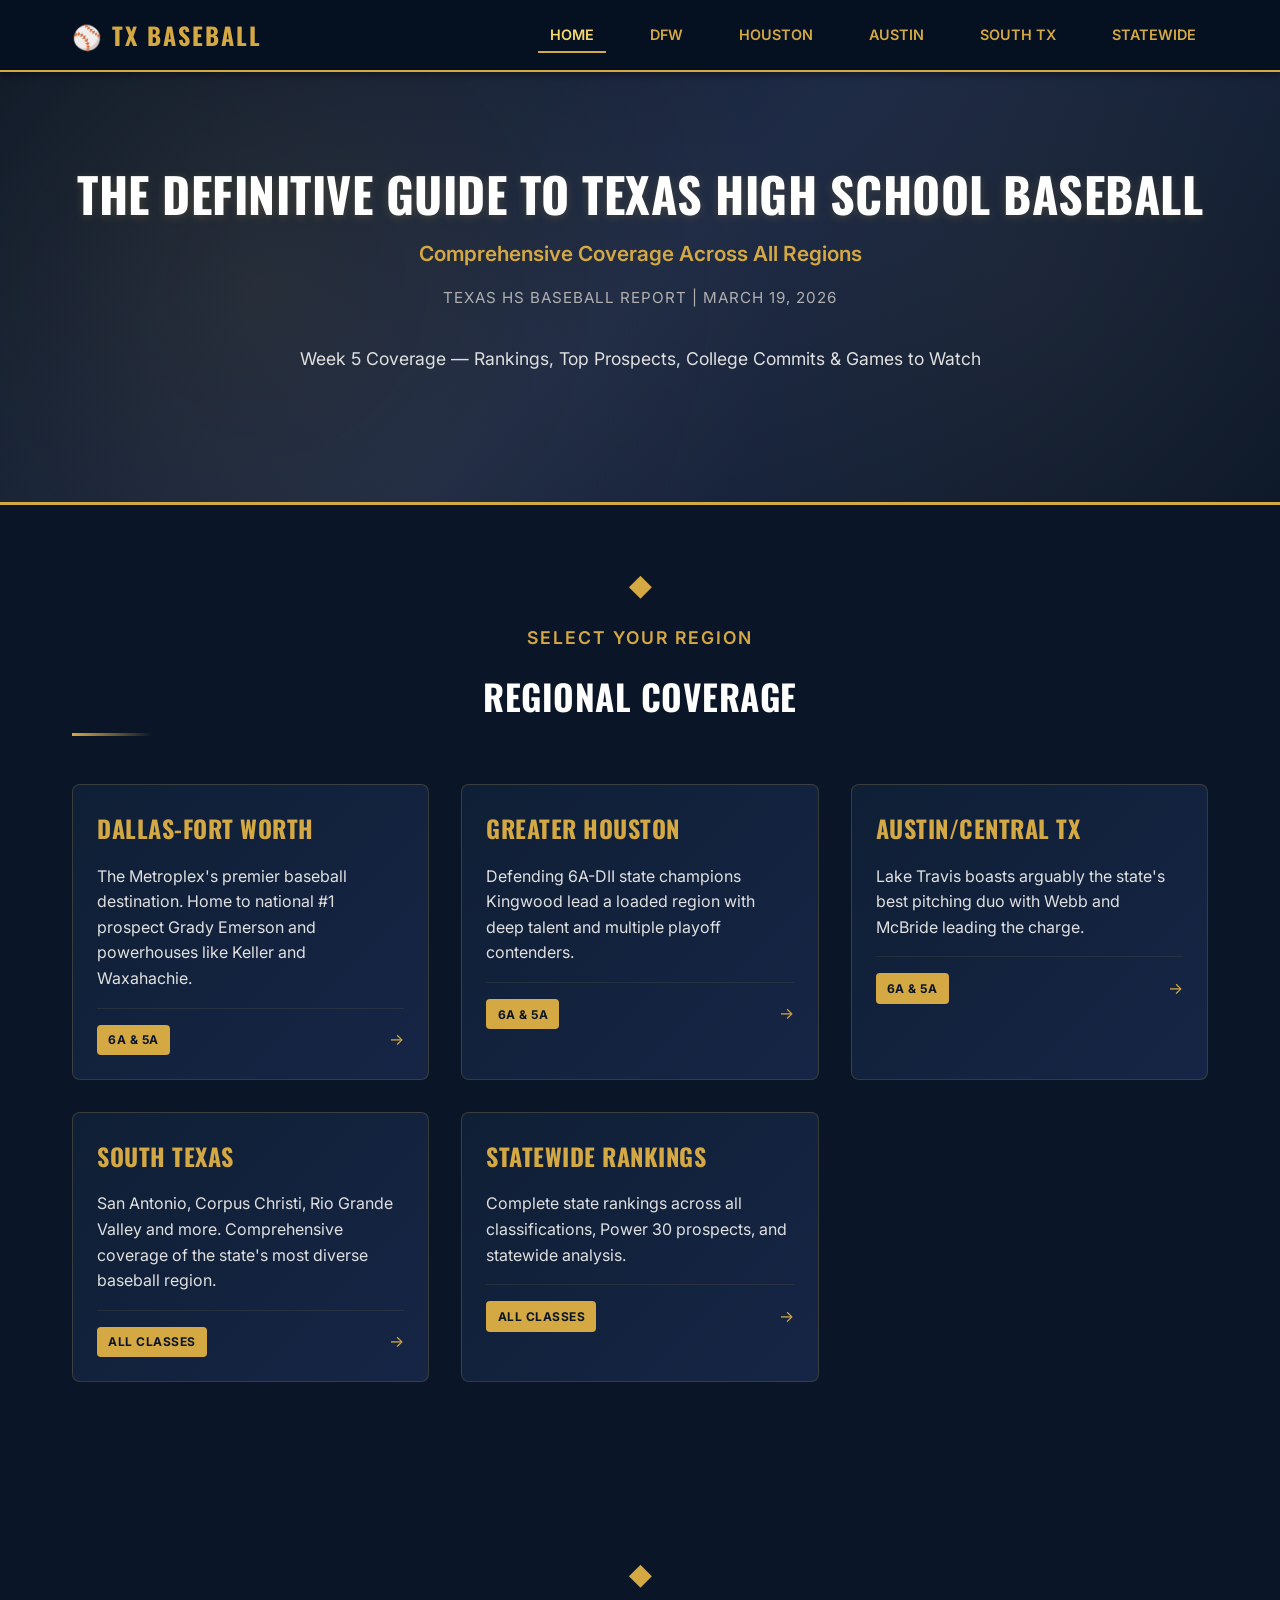
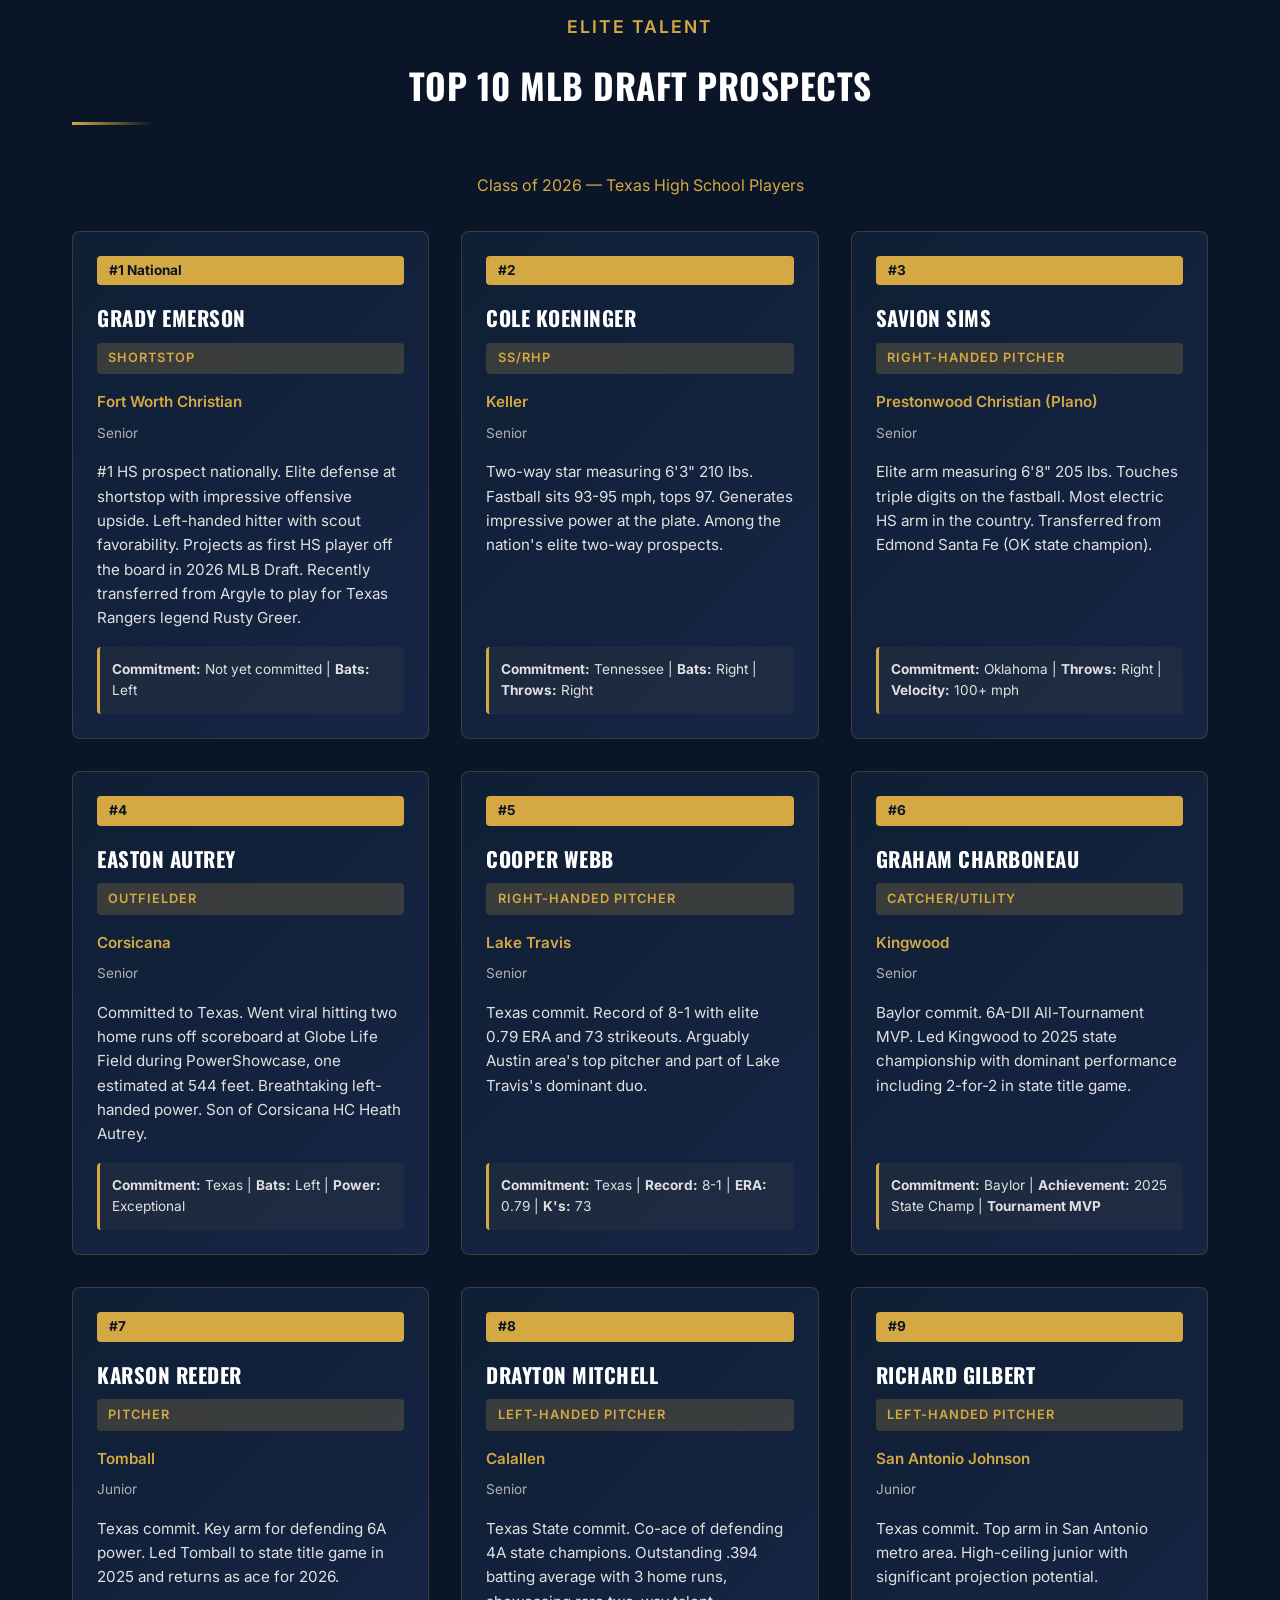
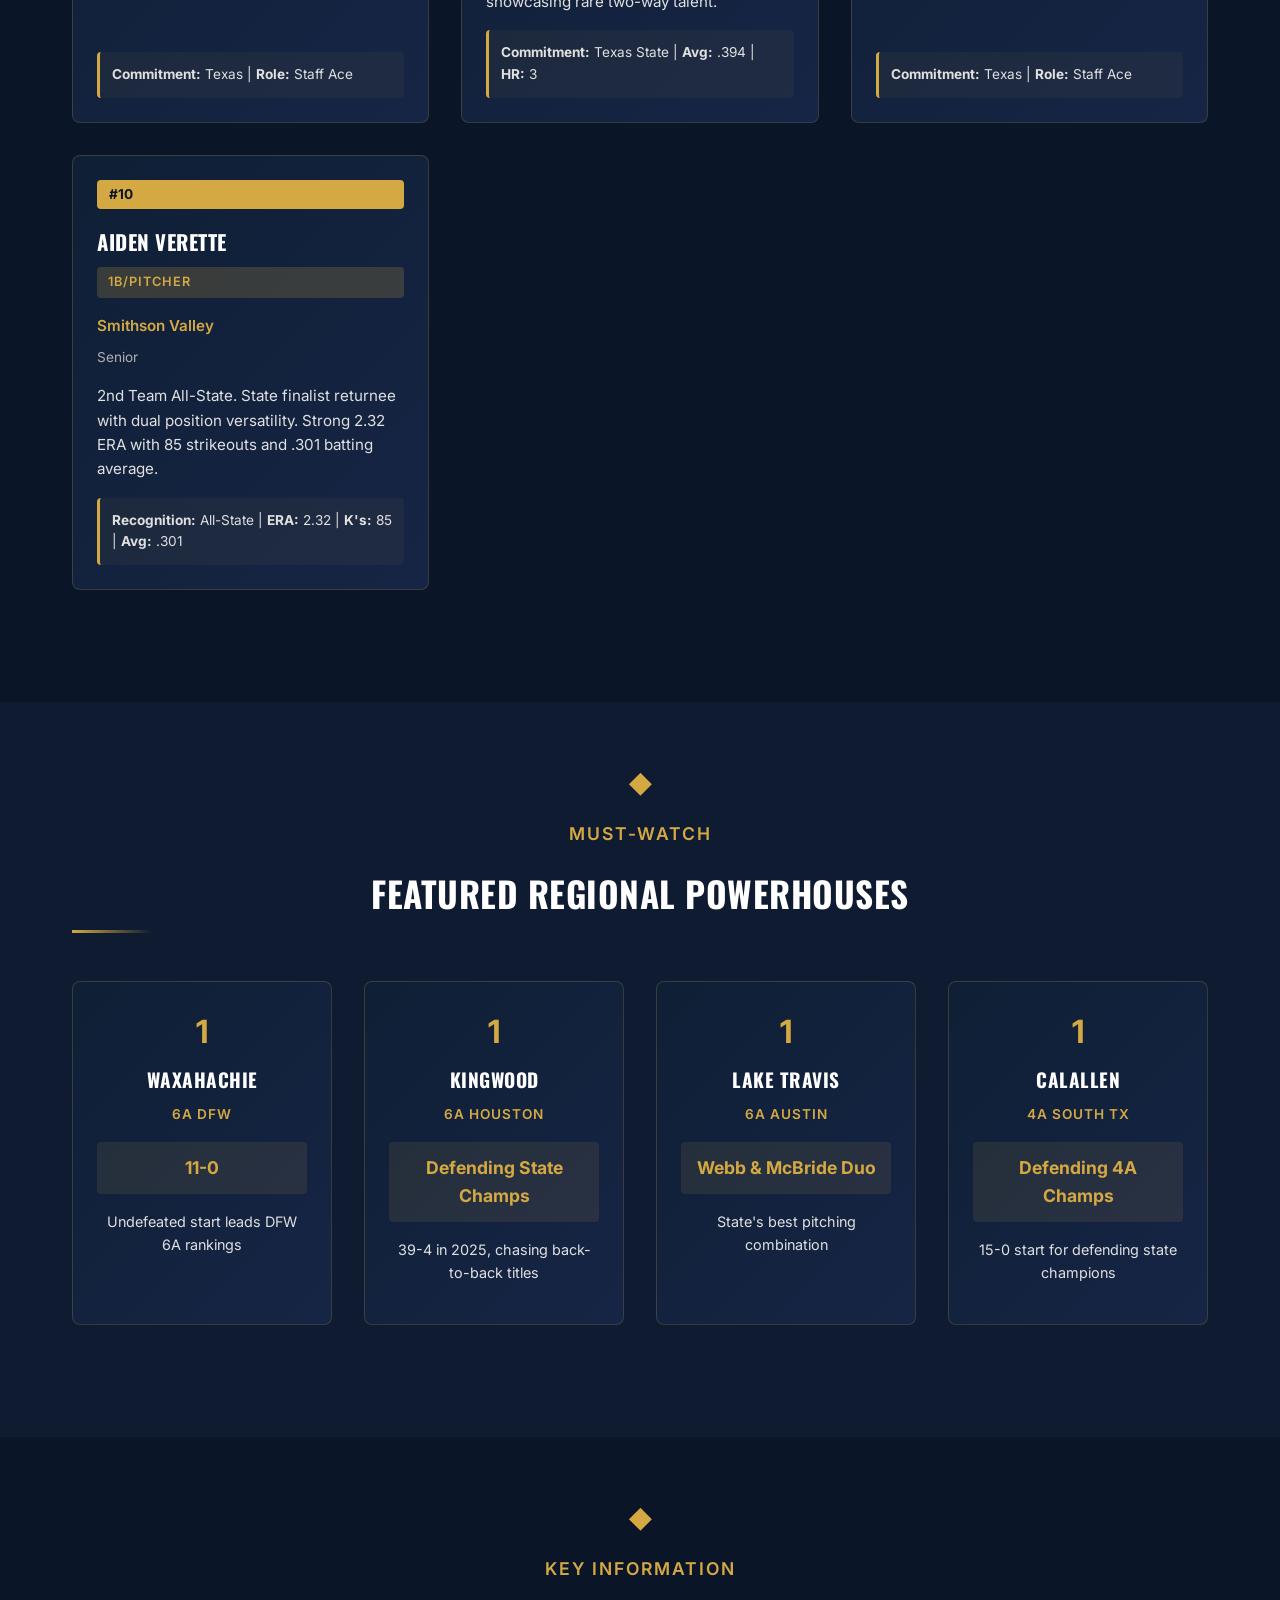
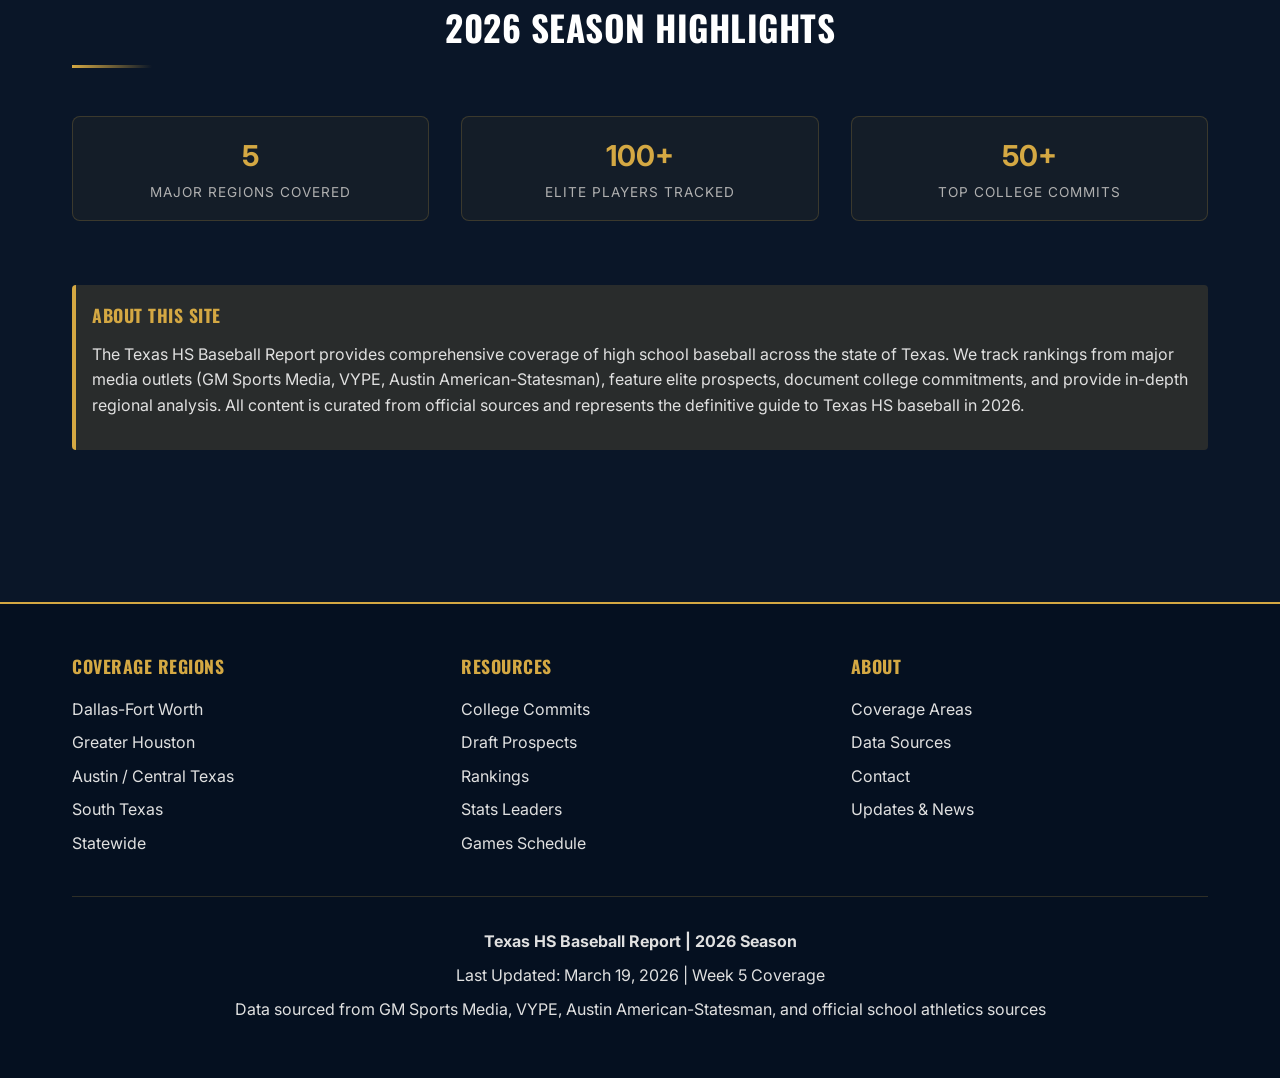
==== index.html @ 77ce6419 "Add index.html" ====
<!DOCTYPE html>
<html lang="en">
<head>
  <meta charset="UTF-8">
  <meta name="viewport" content="width=device-width, initial-scale=1.0">
  <title>Texas HS Baseball Report | 2026 Season - Week 5</title>
  <link rel="stylesheet" href="styles.css">
</head>
<body>
  <!-- NAVIGATION -->
  <nav>
    <div class="container">
      <div class="logo">⚾ TX Baseball</div>
      <ul class="nav-links">
        <li><a href="index.html" class="active">Home</a></li>
        <li><a href="dfw.html">DFW</a></li>
        <li><a href="houston.html">Houston</a></li>
        <li><a href="austin.html">Austin</a></li>
        <li><a href="south-texas.html">South TX</a></li>
        <li><a href="statewide.html">Statewide</a></li>
      </ul>
    </div>
  </nav>

  <!-- HERO SECTION -->
  <section class="hero">
    <div class="hero-content">
      <h1>The Definitive Guide to Texas High School Baseball</h1>
      <p class="hero-subtitle">Comprehensive Coverage Across All Regions</p>
      <p class="hero-meta">Texas HS Baseball Report | March 19, 2026</p>
      <p class="hero-description">Week 5 Coverage — Rankings, Top Prospects, College Commits & Games to Watch</p>
    </div>
  </section>

  <!-- REGION NAVIGATION -->
  <section class="section">
    <div class="container">
      <div class="section-header">
        <p>Select Your Region</p>
        <h2>Regional Coverage</h2>
      </div>
      <div class="grid grid-3">
        <a href="dfw.html" class="card" style="text-decoration: none; color: inherit;">
          <div class="card-header">
            <h3 style="color: #d4a843; margin: 0;">Dallas-Fort Worth</h3>
          </div>
          <div class="card-body">
            <p>The Metroplex's premier baseball destination. Home to national #1 prospect Grady Emerson and powerhouses like Keller and Waxahachie.</p>
          </div>
          <div class="card-footer">
            <span class="badge badge-primary">6A & 5A</span>
            <span style="color: #d4a843;">→</span>
          </div>
        </a>

        <a href="houston.html" class="card" style="text-decoration: none; color: inherit;">
          <div class="card-header">
            <h3 style="color: #d4a843; margin: 0;">Greater Houston</h3>
          </div>
          <div class="card-body">
            <p>Defending 6A-DII state champions Kingwood lead a loaded region with deep talent and multiple playoff contenders.</p>
          </div>
          <div class="card-footer">
            <span class="badge badge-primary">6A & 5A</span>
            <span style="color: #d4a843;">→</span>
          </div>
        </a>

        <a href="austin.html" class="card" style="text-decoration: none; color: inherit;">
          <div class="card-header">
            <h3 style="color: #d4a843; margin: 0;">Austin/Central TX</h3>
          </div>
          <div class="card-body">
            <p>Lake Travis boasts arguably the state's best pitching duo with Webb and McBride leading the charge.</p>
          </div>
          <div class="card-footer">
            <span class="badge badge-primary">6A & 5A</span>
            <span style="color: #d4a843;">→</span>
          </div>
        </a>

        <a href="south-texas.html" class="card" style="text-decoration: none; color: inherit;">
          <div class="card-header">
            <h3 style="color: #d4a843; margin: 0;">South Texas</h3>
          </div>
          <div class="card-body">
            <p>San Antonio, Corpus Christi, Rio Grande Valley and more. Comprehensive coverage of the state's most diverse baseball region.</p>
          </div>
          <div class="card-footer">
            <span class="badge badge-primary">All Classes</span>
            <span style="color: #d4a843;">→</span>
          </div>
        </a>

        <a href="statewide.html" class="card" style="text-decoration: none; color: inherit;">
          <div class="card-header">
            <h3 style="color: #d4a843; margin: 0;">Statewide Rankings</h3>
          </div>
          <div class="card-body">
            <p>Complete state rankings across all classifications, Power 30 prospects, and statewide analysis.</p>
          </div>
          <div class="card-footer">
            <span class="badge badge-primary">All Classes</span>
            <span style="color: #d4a843;">→</span>
          </div>
        </a>
      </div>
    </div>
  </section>

  <!-- TOP MLB DRAFT PROSPECTS -->
  <section class="section">
    <div class="container">
      <div class="section-header">
        <p>Elite Talent</p>
        <h2>Top 10 MLB Draft Prospects</h2>
      </div>
      <p style="text-align: center; margin-bottom: 2rem; color: #d4a843;">Class of 2026 — Texas High School Players</p>

      <div class="grid grid-2">
        <!-- #1 Grady Emerson -->
        <div class="player-card">
          <span class="player-rank">#1 National</span>
          <h3 class="player-name">Grady Emerson</h3>
          <span class="player-position">Shortstop</span>
          <p class="player-school">Fort Worth Christian</p>
          <p class="player-year">Senior</p>
          <p class="player-description">#1 HS prospect nationally. Elite defense at shortstop with impressive offensive upside. Left-handed hitter with scout favorability. Projects as first HS player off the board in 2026 MLB Draft. Recently transferred from Argyle to play for Texas Rangers legend Rusty Greer.</p>
          <div class="player-stats">
            <strong>Commitment:</strong> Not yet committed | <strong>Bats:</strong> Left
          </div>
        </div>

        <!-- #2 Cole Koeninger -->
        <div class="player-card">
          <span class="player-rank">#2</span>
          <h3 class="player-name">Cole Koeninger</h3>
          <span class="player-position">SS/RHP</span>
          <p class="player-school">Keller</p>
          <p class="player-year">Senior</p>
          <p class="player-description">Two-way star measuring 6'3" 210 lbs. Fastball sits 93-95 mph, tops 97. Generates impressive power at the plate. Among the nation's elite two-way prospects.</p>
          <div class="player-stats">
            <strong>Commitment:</strong> Tennessee | <strong>Bats:</strong> Right | <strong>Throws:</strong> Right
          </div>
        </div>

        <!-- #3 Savion Sims -->
        <div class="player-card">
          <span class="player-rank">#3</span>
          <h3 class="player-name">Savion Sims</h3>
          <span class="player-position">Right-Handed Pitcher</span>
          <p class="player-school">Prestonwood Christian (Plano)</p>
          <p class="player-year">Senior</p>
          <p class="player-description">Elite arm measuring 6'8" 205 lbs. Touches triple digits on the fastball. Most electric HS arm in the country. Transferred from Edmond Santa Fe (OK state champion).</p>
          <div class="player-stats">
            <strong>Commitment:</strong> Oklahoma | <strong>Throws:</strong> Right | <strong>Velocity:</strong> 100+ mph
          </div>
        </div>

        <!-- #4 Easton Autrey -->
        <div class="player-card">
          <span class="player-rank">#4</span>
          <h3 class="player-name">Easton Autrey</h3>
          <span class="player-position">Outfielder</span>
          <p class="player-school">Corsicana</p>
          <p class="player-year">Senior</p>
          <p class="player-description">Committed to Texas. Went viral hitting two home runs off scoreboard at Globe Life Field during PowerShowcase, one estimated at 544 feet. Breathtaking left-handed power. Son of Corsicana HC Heath Autrey.</p>
          <div class="player-stats">
            <strong>Commitment:</strong> Texas | <strong>Bats:</strong> Left | <strong>Power:</strong> Exceptional
          </div>
        </div>

        <!-- #5 Cooper Webb -->
        <div class="player-card">
          <span class="player-rank">#5</span>
          <h3 class="player-name">Cooper Webb</h3>
          <span class="player-position">Right-Handed Pitcher</span>
          <p class="player-school">Lake Travis</p>
          <p class="player-year">Senior</p>
          <p class="player-description">Texas commit. Record of 8-1 with elite 0.79 ERA and 73 strikeouts. Arguably Austin area's top pitcher and part of Lake Travis's dominant duo.</p>
          <div class="player-stats">
            <strong>Commitment:</strong> Texas | <strong>Record:</strong> 8-1 | <strong>ERA:</strong> 0.79 | <strong>K's:</strong> 73
          </div>
        </div>

        <!-- #6 Graham Charboneau -->
        <div class="player-card">
          <span class="player-rank">#6</span>
          <h3 class="player-name">Graham Charboneau</h3>
          <span class="player-position">Catcher/Utility</span>
          <p class="player-school">Kingwood</p>
          <p class="player-year">Senior</p>
          <p class="player-description">Baylor commit. 6A-DII All-Tournament MVP. Led Kingwood to 2025 state championship with dominant performance including 2-for-2 in state title game.</p>
          <div class="player-stats">
            <strong>Commitment:</strong> Baylor | <strong>Achievement:</strong> 2025 State Champ | <strong>Tournament MVP</strong>
          </div>
        </div>

        <!-- #7 Karson Reeder -->
        <div class="player-card">
          <span class="player-rank">#7</span>
          <h3 class="player-name">Karson Reeder</h3>
          <span class="player-position">Pitcher</span>
          <p class="player-school">Tomball</p>
          <p class="player-year">Junior</p>
          <p class="player-description">Texas commit. Key arm for defending 6A power. Led Tomball to state title game in 2025 and returns as ace for 2026.</p>
          <div class="player-stats">
            <strong>Commitment:</strong> Texas | <strong>Role:</strong> Staff Ace
          </div>
        </div>

        <!-- #8 Drayton Mitchell -->
        <div class="player-card">
          <span class="player-rank">#8</span>
          <h3 class="player-name">Drayton Mitchell</h3>
          <span class="player-position">Left-Handed Pitcher</span>
          <p class="player-school">Calallen</p>
          <p class="player-year">Senior</p>
          <p class="player-description">Texas State commit. Co-ace of defending 4A state champions. Outstanding .394 batting average with 3 home runs, showcasing rare two-way talent.</p>
          <div class="player-stats">
            <strong>Commitment:</strong> Texas State | <strong>Avg:</strong> .394 | <strong>HR:</strong> 3
          </div>
        </div>

        <!-- #9 Richard Gilbert -->
        <div class="player-card">
          <span class="player-rank">#9</span>
          <h3 class="player-name">Richard Gilbert</h3>
          <span class="player-position">Left-Handed Pitcher</span>
          <p class="player-school">San Antonio Johnson</p>
          <p class="player-year">Junior</p>
          <p class="player-description">Texas commit. Top arm in San Antonio metro area. High-ceiling junior with significant projection potential.</p>
          <div class="player-stats">
            <strong>Commitment:</strong> Texas | <strong>Role:</strong> Staff Ace
          </div>
        </div>

        <!-- #10 Aiden Verette -->
        <div class="player-card">
          <span class="player-rank">#10</span>
          <h3 class="player-name">Aiden Verette</h3>
          <span class="player-position">1B/Pitcher</span>
          <p class="player-school">Smithson Valley</p>
          <p class="player-year">Senior</p>
          <p class="player-description">2nd Team All-State. State finalist returnee with dual position versatility. Strong 2.32 ERA with 85 strikeouts and .301 batting average.</p>
          <div class="player-stats">
            <strong>Recognition:</strong> All-State | <strong>ERA:</strong> 2.32 | <strong>K's:</strong> 85 | <strong>Avg:</strong> .301
          </div>
        </div>
      </div>
    </div>
  </section>

  <!-- FEATURED MATCHUPS -->
  <section class="section" style="background: rgba(26, 40, 69, 0.3);">
    <div class="container">
      <div class="section-header">
        <p>Must-Watch</p>
        <h2>Featured Regional Powerhouses</h2>
      </div>

      <div class="grid grid-4">
        <div class="team-card">
          <div class="team-rank">1</div>
          <h4 class="team-name">Waxahachie</h4>
          <p class="team-classification">6A DFW</p>
          <div class="team-record">11-0</div>
          <p style="font-size: 0.9rem;">Undefeated start leads DFW 6A rankings</p>
        </div>

        <div class="team-card">
          <div class="team-rank">1</div>
          <h4 class="team-name">Kingwood</h4>
          <p class="team-classification">6A Houston</p>
          <div class="team-record">Defending State Champs</div>
          <p style="font-size: 0.9rem;">39-4 in 2025, chasing back-to-back titles</p>
        </div>

        <div class="team-card">
          <div class="team-rank">1</div>
          <h4 class="team-name">Lake Travis</h4>
          <p class="team-classification">6A Austin</p>
          <div class="team-record">Webb & McBride Duo</div>
          <p style="font-size: 0.9rem;">State's best pitching combination</p>
        </div>

        <div class="team-card">
          <div class="team-rank">1</div>
          <h4 class="team-name">Calallen</h4>
          <p class="team-classification">4A South TX</p>
          <div class="team-record">Defending 4A Champs</div>
          <p style="font-size: 0.9rem;">15-0 start for defending state champions</p>
        </div>
      </div>
    </div>
  </section>

  <!-- QUICK FACTS -->
  <section class="section">
    <div class="container">
      <div class="section-header">
        <p>Key Information</p>
        <h2>2026 Season Highlights</h2>
      </div>

      <div class="grid grid-3">
        <div class="stat-box">
          <span class="stat-value">5</span>
          <span class="stat-label">Major Regions Covered</span>
        </div>

        <div class="stat-box">
          <span class="stat-value">100+</span>
          <span class="stat-label">Elite Players Tracked</span>
        </div>

        <div class="stat-box">
          <span class="stat-value">50+</span>
          <span class="stat-label">Top College Commits</span>
        </div>
      </div>

      <div class="highlight">
        <h4 style="color: #d4a843; margin-top: 0;">About This Site</h4>
        <p>The Texas HS Baseball Report provides comprehensive coverage of high school baseball across the state of Texas. We track rankings from major media outlets (GM Sports Media, VYPE, Austin American-Statesman), feature elite prospects, document college commitments, and provide in-depth regional analysis. All content is curated from official sources and represents the definitive guide to Texas HS baseball in 2026.</p>
      </div>
    </div>
  </section>

  <!-- FOOTER -->
  <footer>
    <div class="container">
      <div class="footer-content">
        <div class="footer-section">
          <h4>Coverage Regions</h4>
          <ul>
            <li><a href="dfw.html">Dallas-Fort Worth</a></li>
            <li><a href="houston.html">Greater Houston</a></li>
            <li><a href="austin.html">Austin / Central Texas</a></li>
            <li><a href="south-texas.html">South Texas</a></li>
            <li><a href="statewide.html">Statewide</a></li>
          </ul>
        </div>
        <div class="footer-section">
          <h4>Resources</h4>
          <ul>
            <li><a href="#">College Commits</a></li>
            <li><a href="#">Draft Prospects</a></li>
            <li><a href="#">Rankings</a></li>
            <li><a href="#">Stats Leaders</a></li>
            <li><a href="#">Games Schedule</a></li>
          </ul>
        </div>
        <div class="footer-section">
          <h4>About</h4>
          <ul>
            <li><a href="#">Coverage Areas</a></li>
            <li><a href="#">Data Sources</a></li>
            <li><a href="#">Contact</a></li>
            <li><a href="#">Updates & News</a></li>
          </ul>
        </div>
      </div>
      <div class="footer-bottom">
        <p><strong>Texas HS Baseball Report | 2026 Season</strong></p>
        <p>Last Updated: March 19, 2026 | Week 5 Coverage</p>
        <p>Data sourced from GM Sports Media, VYPE, Austin American-Statesman, and official school athletics sources</p>
      </div>
    </div>
  </footer>

  <script>
    // Set active nav link
    document.querySelectorAll('.nav-links a').forEach(link => {
      if (link.href === window.location.href) {
        link.classList.add('active');
      }
    });
  </script>
</body>
</html>
---- styles.css ----
/* =============================================
   TEXAS HS BASEBALL 2026 - STYLES
   ============================================= */

@import url('https://fonts.googleapis.com/css2?family=Oswald:wght@400;500;700&family=Inter:wght@300;400;500;600;700&display=swap');

/* RESET & BASE STYLES */
* {
  margin: 0;
  padding: 0;
  box-sizing: border-box;
}

html {
  scroll-behavior: smooth;
}

body {
  font-family: 'Inter', sans-serif;
  background-color: #0a1628;
  color: #ffffff;
  line-height: 1.6;
}

/* =============================================
   TYPOGRAPHY
   ============================================= */

h1, h2, h3, h4, h5, h6 {
  font-family: 'Oswald', sans-serif;
  font-weight: 700;
  text-transform: uppercase;
  letter-spacing: 0.5px;
}

h1 {
  font-size: 3rem;
  line-height: 1.1;
  margin-bottom: 0.5rem;
}

h2 {
  font-size: 2.2rem;
  margin-bottom: 1.5rem;
  position: relative;
  padding-bottom: 0.75rem;
}

h2::after {
  content: '';
  position: absolute;
  bottom: 0;
  left: 0;
  width: 80px;
  height: 3px;
  background: linear-gradient(90deg, #d4a843, transparent);
}

h3 {
  font-size: 1.5rem;
  margin-bottom: 1rem;
}

h4 {
  font-size: 1.1rem;
  margin-bottom: 0.75rem;
}

p {
  font-size: 1rem;
  margin-bottom: 1rem;
  color: #e0e0e0;
}

a {
  color: #d4a843;
  text-decoration: none;
  transition: color 0.3s ease, text-shadow 0.3s ease;
}

a:hover {
  color: #f5d76e;
  text-shadow: 0 0 10px rgba(212, 168, 67, 0.3);
}

/* =============================================
   NAVIGATION
   ============================================= */

nav {
  background-color: #051020;
  padding: 1rem 0;
  position: sticky;
  top: 0;
  z-index: 1000;
  border-bottom: 2px solid #d4a843;
  box-shadow: 0 4px 6px rgba(0, 0, 0, 0.3);
}

nav .container {
  max-width: 1200px;
  margin: 0 auto;
  padding: 0 2rem;
  display: flex;
  justify-content: space-between;
  align-items: center;
}

.logo {
  font-family: 'Oswald', sans-serif;
  font-size: 1.5rem;
  font-weight: 700;
  color: #d4a843;
  text-transform: uppercase;
  letter-spacing: 2px;
}

.nav-links {
  display: flex;
  list-style: none;
  gap: 2rem;
  flex-wrap: wrap;
}

.nav-links a {
  font-size: 0.9rem;
  font-weight: 600;
  text-transform: uppercase;
  padding: 0.5rem 0.75rem;
  border-bottom: 2px solid transparent;
  transition: all 0.3s ease;
}

.nav-links a:hover,
.nav-links a.active {
  border-bottom-color: #d4a843;
  color: #f5d76e;
}

.nav-toggle {
  display: none;
  background: none;
  border: none;
  color: #d4a843;
  font-size: 1.5rem;
  cursor: pointer;
}

/* =============================================
   LAYOUT
   ============================================= */

.container {
  max-width: 1200px;
  margin: 0 auto;
  padding: 0 2rem;
}

.section {
  padding: 4rem 0;
}

.section-header {
  text-align: center;
  margin-bottom: 3rem;
}

.section-header p {
  font-size: 1.1rem;
  color: #d4a843;
  text-transform: uppercase;
  letter-spacing: 2px;
  font-weight: 600;
}

/* =============================================
   HERO SECTION
   ============================================= */

.hero {
  background: linear-gradient(135deg, #0a1628 0%, #1a2845 50%, #0a1628 100%);
  padding: 6rem 2rem;
  position: relative;
  overflow: hidden;
  text-align: center;
  border-bottom: 3px solid #d4a843;
}

.hero::before {
  content: '';
  position: absolute;
  top: 0;
  left: 0;
  right: 0;
  bottom: 0;
  background:
    radial-gradient(circle at 20% 50%, rgba(212, 168, 67, 0.1) 0%, transparent 50%),
    radial-gradient(circle at 80% 50%, rgba(212, 168, 67, 0.05) 0%, transparent 50%);
  pointer-events: none;
}

.hero-content {
  position: relative;
  z-index: 2;
}

.hero h1 {
  margin-bottom: 1rem;
  color: #ffffff;
  text-shadow: 0 2px 10px rgba(212, 168, 67, 0.2);
}

.hero-subtitle {
  font-size: 1.3rem;
  color: #d4a843;
  margin-bottom: 1rem;
  font-weight: 600;
}

.hero-meta {
  font-size: 0.95rem;
  color: #b0b0b0;
  text-transform: uppercase;
  letter-spacing: 1px;
  margin-bottom: 2rem;
}

.hero-description {
  font-size: 1.1rem;
  color: #e0e0e0;
  max-width: 800px;
  margin: 0 auto 2rem;
  line-height: 1.8;
}

/* =============================================
   CARDS
   ============================================= */

.card {
  background: linear-gradient(135deg, #0f1f35 0%, #162545 100%);
  border: 1px solid rgba(212, 168, 67, 0.2);
  border-radius: 8px;
  padding: 1.5rem;
  transition: all 0.3s ease;
  position: relative;
}

.card:hover {
  border-color: #d4a843;
  transform: translateY(-5px);
  box-shadow: 0 10px 30px rgba(212, 168, 67, 0.15);
}

.card-header {
  margin-bottom: 1rem;
}

.card-body {
  flex-grow: 1;
}

.card-footer {
  margin-top: 1rem;
  padding-top: 1rem;
  border-top: 1px solid rgba(212, 168, 67, 0.1);
  display: flex;
  justify-content: space-between;
  align-items: center;
}

/* PLAYER CARDS */

.player-card {
  background: linear-gradient(135deg, #0f1f35 0%, #162545 100%);
  border: 1px solid rgba(212, 168, 67, 0.2);
  border-radius: 8px;
  padding: 1.5rem;
  transition: all 0.3s ease;
  display: flex;
  flex-direction: column;
  height: 100%;
}

.player-card:hover {
  border-color: #d4a843;
  transform: translateY(-5px);
  box-shadow: 0 10px 30px rgba(212, 168, 67, 0.15);
}

.player-rank {
  display: inline-block;
  background: #d4a843;
  color: #0a1628;
  padding: 0.25rem 0.75rem;
  border-radius: 4px;
  font-weight: 700;
  font-size: 0.85rem;
  margin-bottom: 1rem;
}

.player-name {
  font-size: 1.3rem;
  font-weight: 700;
  margin-bottom: 0.5rem;
  color: #ffffff;
}

.player-position {
  display: inline-block;
  background: rgba(212, 168, 67, 0.2);
  color: #d4a843;
  padding: 0.35rem 0.7rem;
  border-radius: 4px;
  font-size: 0.8rem;
  font-weight: 600;
  margin-bottom: 1rem;
  text-transform: uppercase;
  letter-spacing: 1px;
}

.player-school {
  color: #d4a843;
  font-weight: 600;
  margin-bottom: 0.5rem;
  font-size: 0.95rem;
}

.player-year {
  color: #b0b0b0;
  font-size: 0.85rem;
  margin-bottom: 1rem;
}

.player-description {
  color: #e0e0e0;
  font-size: 0.95rem;
  line-height: 1.6;
  flex-grow: 1;
  margin-bottom: 1rem;
}

.player-stats {
  background: rgba(212, 168, 67, 0.05);
  border-left: 3px solid #d4a843;
  padding: 0.75rem;
  font-size: 0.85rem;
  color: #e0e0e0;
  border-radius: 4px;
}

/* TEAM CARDS */

.team-card {
  background: linear-gradient(135deg, #0f1f35 0%, #162545 100%);
  border: 1px solid rgba(212, 168, 67, 0.2);
  border-radius: 8px;
  padding: 1.5rem;
  transition: all 0.3s ease;
  text-align: center;
}

.team-card:hover {
  border-color: #d4a843;
  transform: translateY(-5px);
  box-shadow: 0 10px 30px rgba(212, 168, 67, 0.15);
}

.team-rank {
  font-size: 2rem;
  font-weight: 700;
  color: #d4a843;
  margin-bottom: 0.5rem;
}

.team-name {
  font-size: 1.2rem;
  font-weight: 700;
  margin-bottom: 0.5rem;
  color: #ffffff;
}

.team-classification {
  color: #d4a843;
  font-size: 0.85rem;
  text-transform: uppercase;
  font-weight: 600;
  margin-bottom: 1rem;
  letter-spacing: 1px;
}

.team-record {
  background: rgba(212, 168, 67, 0.1);
  padding: 0.75rem;
  border-radius: 4px;
  font-size: 1.1rem;
  font-weight: 700;
  color: #d4a843;
  margin-bottom: 1rem;
}

/* MATCHUP CARDS (Games of the Week) */

.matchup-card {
  background: linear-gradient(135deg, #0f1f35 0%, #162545 100%);
  border: 2px solid #d4a843;
  border-radius: 8px;
  padding: 1.5rem;
  text-align: center;
  transition: all 0.3s ease;
}

.matchup-card:hover {
  box-shadow: 0 10px 30px rgba(212, 168, 67, 0.25);
}

.matchup-date {
  color: #d4a843;
  font-size: 0.85rem;
  text-transform: uppercase;
  font-weight: 700;
  margin-bottom: 1rem;
  letter-spacing: 1px;
}

.matchup-teams {
  display: flex;
  align-items: center;
  justify-content: center;
  gap: 1rem;
  margin-bottom: 1rem;
}

.matchup-team {
  flex: 1;
  padding: 1rem;
  background: rgba(212, 168, 67, 0.05);
  border-radius: 4px;
}

.matchup-team-name {
  font-weight: 700;
  font-size: 1rem;
  margin-bottom: 0.25rem;
}

.matchup-team-record {
  font-size: 0.85rem;
  color: #b0b0b0;
}

.matchup-vs {
  color: #d4a843;
  font-weight: 700;
  font-size: 0.9rem;
}

.matchup-time {
  color: #b0b0b0;
  font-size: 0.9rem;
  margin-top: 0.75rem;
}

/* =============================================
   GRIDS
   ============================================= */

.grid {
  display: grid;
  gap: 2rem;
  margin-bottom: 3rem;
}

.grid-2 {
  grid-template-columns: repeat(auto-fit, minmax(300px, 1fr));
}

.grid-3 {
  grid-template-columns: repeat(auto-fit, minmax(280px, 1fr));
}

.grid-4 {
  grid-template-columns: repeat(auto-fit, minmax(250px, 1fr));
}

/* =============================================
   TABLES
   ============================================= */

.table-wrapper {
  overflow-x: auto;
  margin-bottom: 2rem;
  border-radius: 8px;
  border: 1px solid rgba(212, 168, 67, 0.2);
}

table {
  width: 100%;
  border-collapse: collapse;
  background: #0f1f35;
}

th {
  background: linear-gradient(90deg, #162545, #1a2845);
  padding: 1rem;
  text-align: left;
  font-weight: 700;
  color: #d4a843;
  text-transform: uppercase;
  font-size: 0.85rem;
  letter-spacing: 1px;
  border-bottom: 2px solid #d4a843;
}

td {
  padding: 0.75rem 1rem;
  border-bottom: 1px solid rgba(212, 168, 67, 0.1);
  color: #e0e0e0;
}

tr:last-child td {
  border-bottom: none;
}

tbody tr:nth-child(odd) {
  background-color: rgba(26, 40, 69, 0.5);
}

tbody tr:hover {
  background-color: rgba(212, 168, 67, 0.1);
}

/* =============================================
   BADGES & TAGS
   ============================================= */

.badge {
  display: inline-block;
  padding: 0.35rem 0.7rem;
  border-radius: 4px;
  font-size: 0.75rem;
  font-weight: 700;
  text-transform: uppercase;
  letter-spacing: 0.5px;
}

.badge-primary {
  background: #d4a843;
  color: #0a1628;
}

.badge-secondary {
  background: rgba(212, 168, 67, 0.2);
  color: #d4a843;
  border: 1px solid rgba(212, 168, 67, 0.3);
}

.badge-success {
  background: rgba(76, 175, 80, 0.2);
  color: #4caf50;
  border: 1px solid rgba(76, 175, 80, 0.3);
}

/* =============================================
   BUTTONS
   ============================================= */

.btn {
  display: inline-block;
  padding: 0.75rem 1.5rem;
  border: none;
  border-radius: 4px;
  font-family: 'Oswald', sans-serif;
  font-size: 0.9rem;
  font-weight: 600;
  text-transform: uppercase;
  letter-spacing: 1px;
  cursor: pointer;
  transition: all 0.3s ease;
  text-decoration: none;
}

.btn-primary {
  background: #d4a843;
  color: #0a1628;
}

.btn-primary:hover {
  background: #f5d76e;
  transform: translateY(-2px);
  box-shadow: 0 5px 15px rgba(212, 168, 67, 0.3);
}

.btn-secondary {
  background: transparent;
  color: #d4a843;
  border: 2px solid #d4a843;
}

.btn-secondary:hover {
  background: #d4a843;
  color: #0a1628;
}

/* =============================================
   FOOTER
   ============================================= */

footer {
  background: #051020;
  border-top: 2px solid #d4a843;
  padding: 3rem 2rem;
  margin-top: 4rem;
}

footer .container {
  max-width: 1200px;
  margin: 0 auto;
}

.footer-content {
  display: grid;
  grid-template-columns: repeat(auto-fit, minmax(250px, 1fr));
  gap: 2rem;
  margin-bottom: 2rem;
}

.footer-section h4 {
  color: #d4a843;
  margin-bottom: 1rem;
}

.footer-section ul {
  list-style: none;
}

.footer-section li {
  margin-bottom: 0.5rem;
}

.footer-section a {
  color: #e0e0e0;
  transition: color 0.3s ease;
}

.footer-section a:hover {
  color: #d4a843;
}

.footer-bottom {
  border-top: 1px solid rgba(212, 168, 67, 0.2);
  padding-top: 2rem;
  text-align: center;
  color: #b0b0b0;
  font-size: 0.9rem;
}

.footer-bottom p {
  margin-bottom: 0.5rem;
}

/* =============================================
   DIAMOND ACCENT
   ============================================= */

.diamond {
  display: inline-block;
  width: 12px;
  height: 12px;
  background: #d4a843;
  transform: rotate(45deg);
  margin: 0 0.5rem;
}


.section::before {
  content: '◆';
  display: block;
  text-align: center;
  color: #d4a843;
  font-size: 1.5rem;
  margin-bottom: 1rem;
}

/* =============================================
   UTILITIES
   ============================================= */

.text-center {
  text-align: center;
}

.text-gold {
  color: #d4a843;
}

.text-muted {
  color: #b0b0b0;
}

.mt-1 { margin-top: 1rem; }
.mt-2 { margin-top: 2rem; }
.mt-3 { margin-top: 3rem; }

.mb-1 { margin-bottom: 1rem; }
.mb-2 { margin-bottom: 2rem; }
.mb-3 { margin-bottom: 3rem; }

.px-1 { padding-left: 1rem; padding-right: 1rem; }
.px-2 { padding-left: 2rem; padding-right: 2rem; }

.highlight {
  background: rgba(212, 168, 67, 0.15);
  padding: 1rem;
  border-left: 4px solid #d4a843;
  border-radius: 4px;
  margin: 1.5rem 0;
}


.stat-box {
  background: rgba(212, 168, 67, 0.05);
  border: 1px solid rgba(212, 168, 67, 0.2);
  border-radius: 8px;
  padding: 1rem;
  text-align: center;
  margin-bottom: 1rem;
}

.stat-value {
  font-size: 1.8rem;
  font-weight: 700;
  color: #d4a843;
  display: block;
}

.stat-label {
  color: #b0b0b0;
  font-size: 0.85rem;
  text-transform: uppercase;
  letter-spacing: 1px;
  margin-top: 0.5rem;
}

/* =============================================
   RESPONSIVE DESIGN
   ============================================= */

@media (max-width: 768px) {
  h1 {
    font-size: 2rem;
  }

  h2 {
    font-size: 1.5rem;
  }

  h3 {
    font-size: 1.2rem;
  }

  .container {
    padding: 0 1rem;
  }

  nav .container {
    padding: 0 1rem;
  }

  .nav-links {
    gap: 1rem;
  }

  .nav-links a {
    font-size: 0.8rem;
    padding: 0.4rem 0.5rem;
  }

  .nav-toggle {
    display: block;
  }

  .hero {
    padding: 3rem 1rem;
  }

  .hero h1 {
    font-size: 1.8rem;
  }

  .hero-subtitle {
    font-size: 1.1rem;
  }

  .grid {
    gap: 1rem;
  }

  .grid-2,
  .grid-3,
  .grid-4 {
    grid-template-columns: 1fr;
  }

  .matchup-teams {
    flex-direction: column;
  }

  .matchup-team {
    width: 100%;
  }

  .section {
    padding: 2rem 0;
  }

  table {
    font-size: 0.9rem;
  }

  th, td {
    padding: 0.5rem;
  }

  footer .container {
    padding: 0 1rem;
  }

  .footer-content {
    grid-template-columns: 1fr;
  }
}

@media (max-width: 480px) {
  h1 {
    font-size: 1.5rem;
  }

  h2 {
    font-size: 1.2rem;
  }

  h3 {
    font-size: 1rem;
  }

  .hero h1 {
    font-size: 1.5rem;
  }

  .hero-subtitle {
    font-size: 1rem;
  }

  .nav-links {
    gap: 0.5rem;
  }

  .nav-links a {
    font-size: 0.7rem;
    padding: 0.3rem 0.4rem;
  }

  .card {
    padding: 1rem;
  }

  .player-card {
    padding: 1rem;
  }

  .player-name {
    font-size: 1.1rem;
  }

  table {
    font-size: 0.8rem;
  }

  th, td {
    padding: 0.35rem;
  }
}
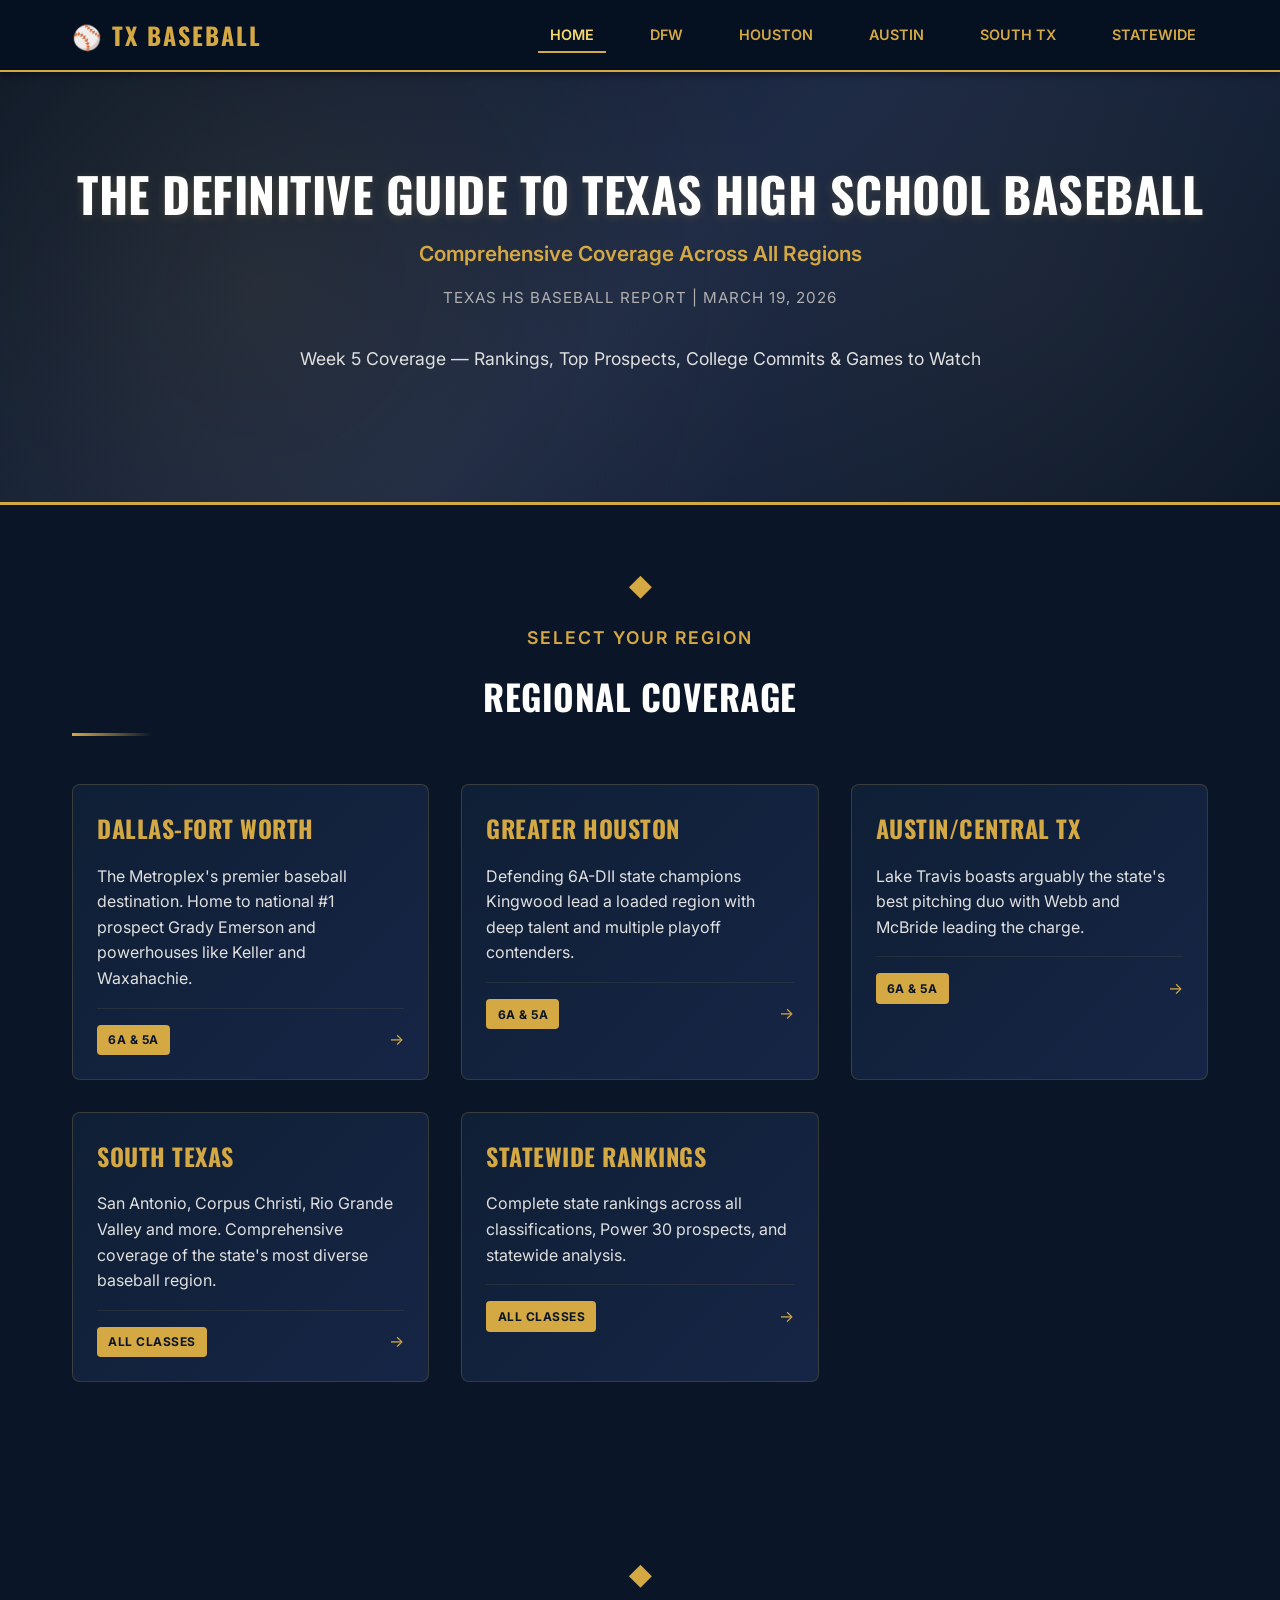
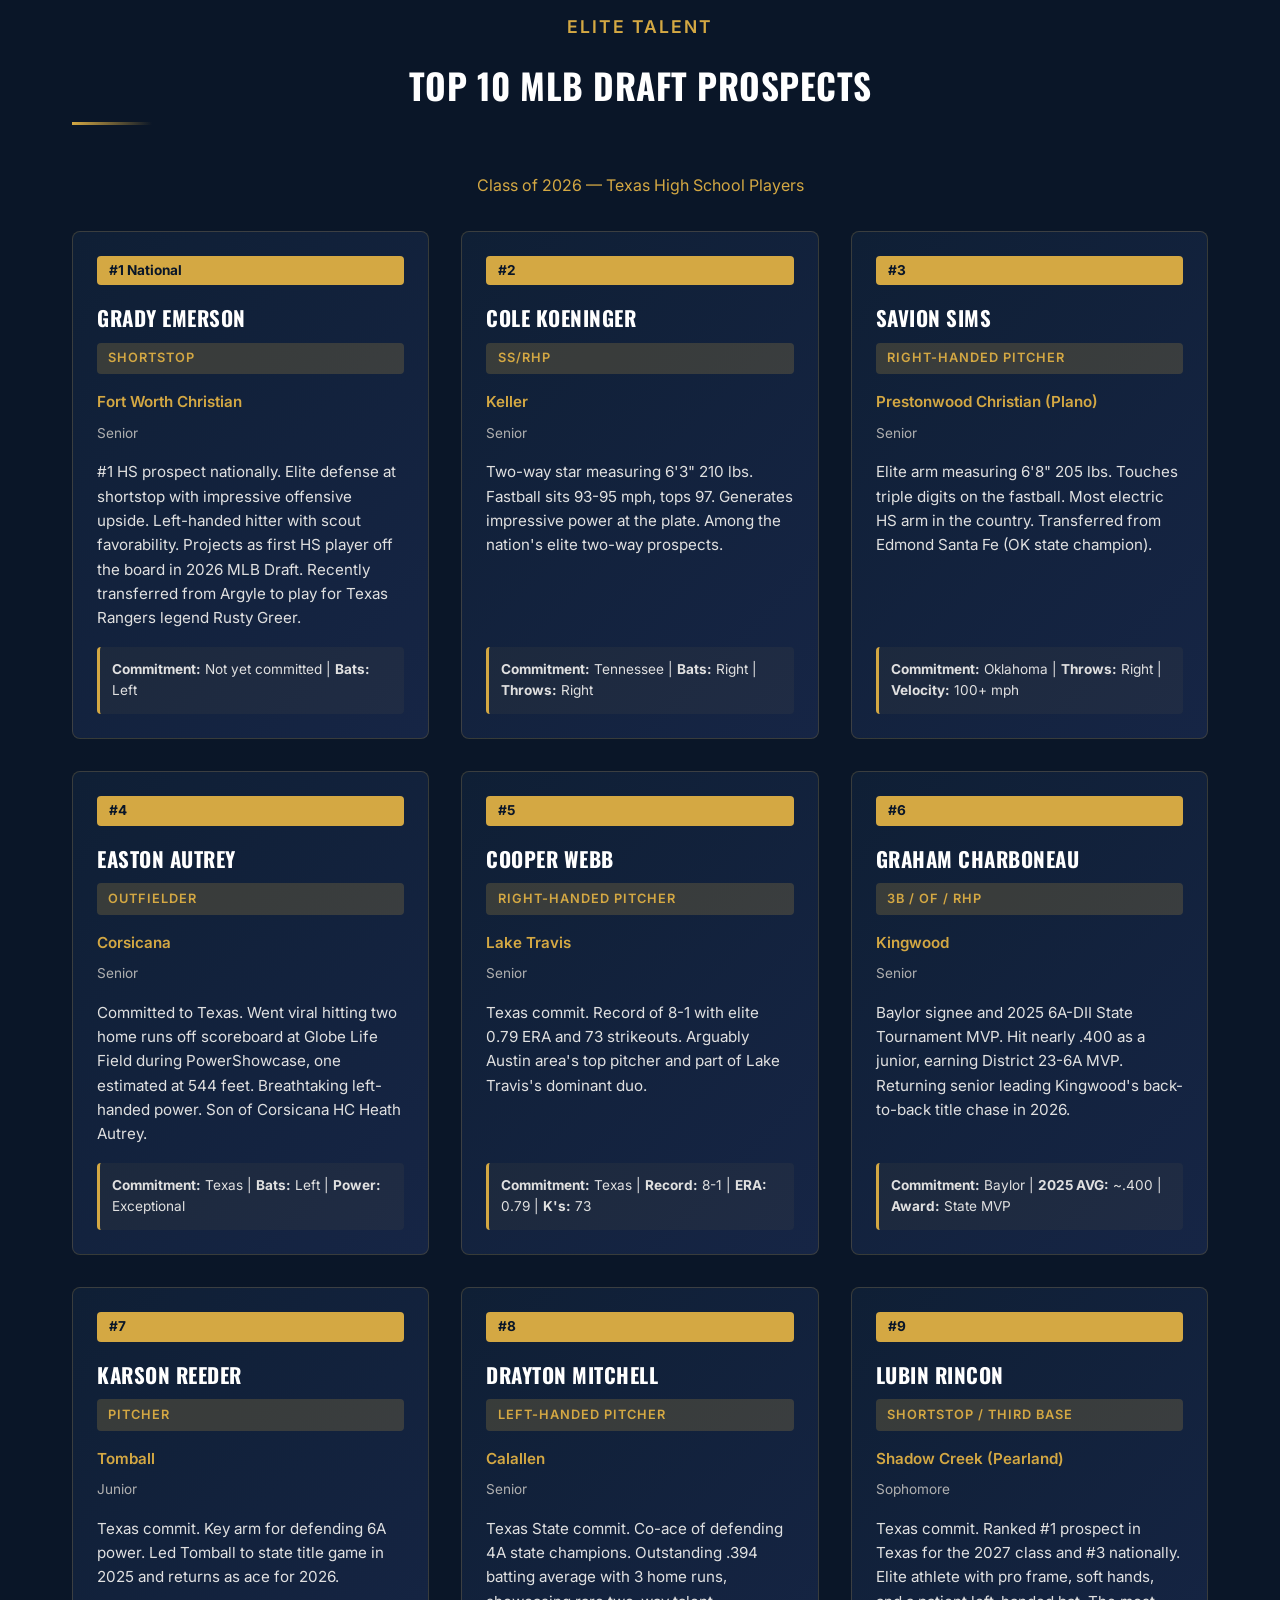
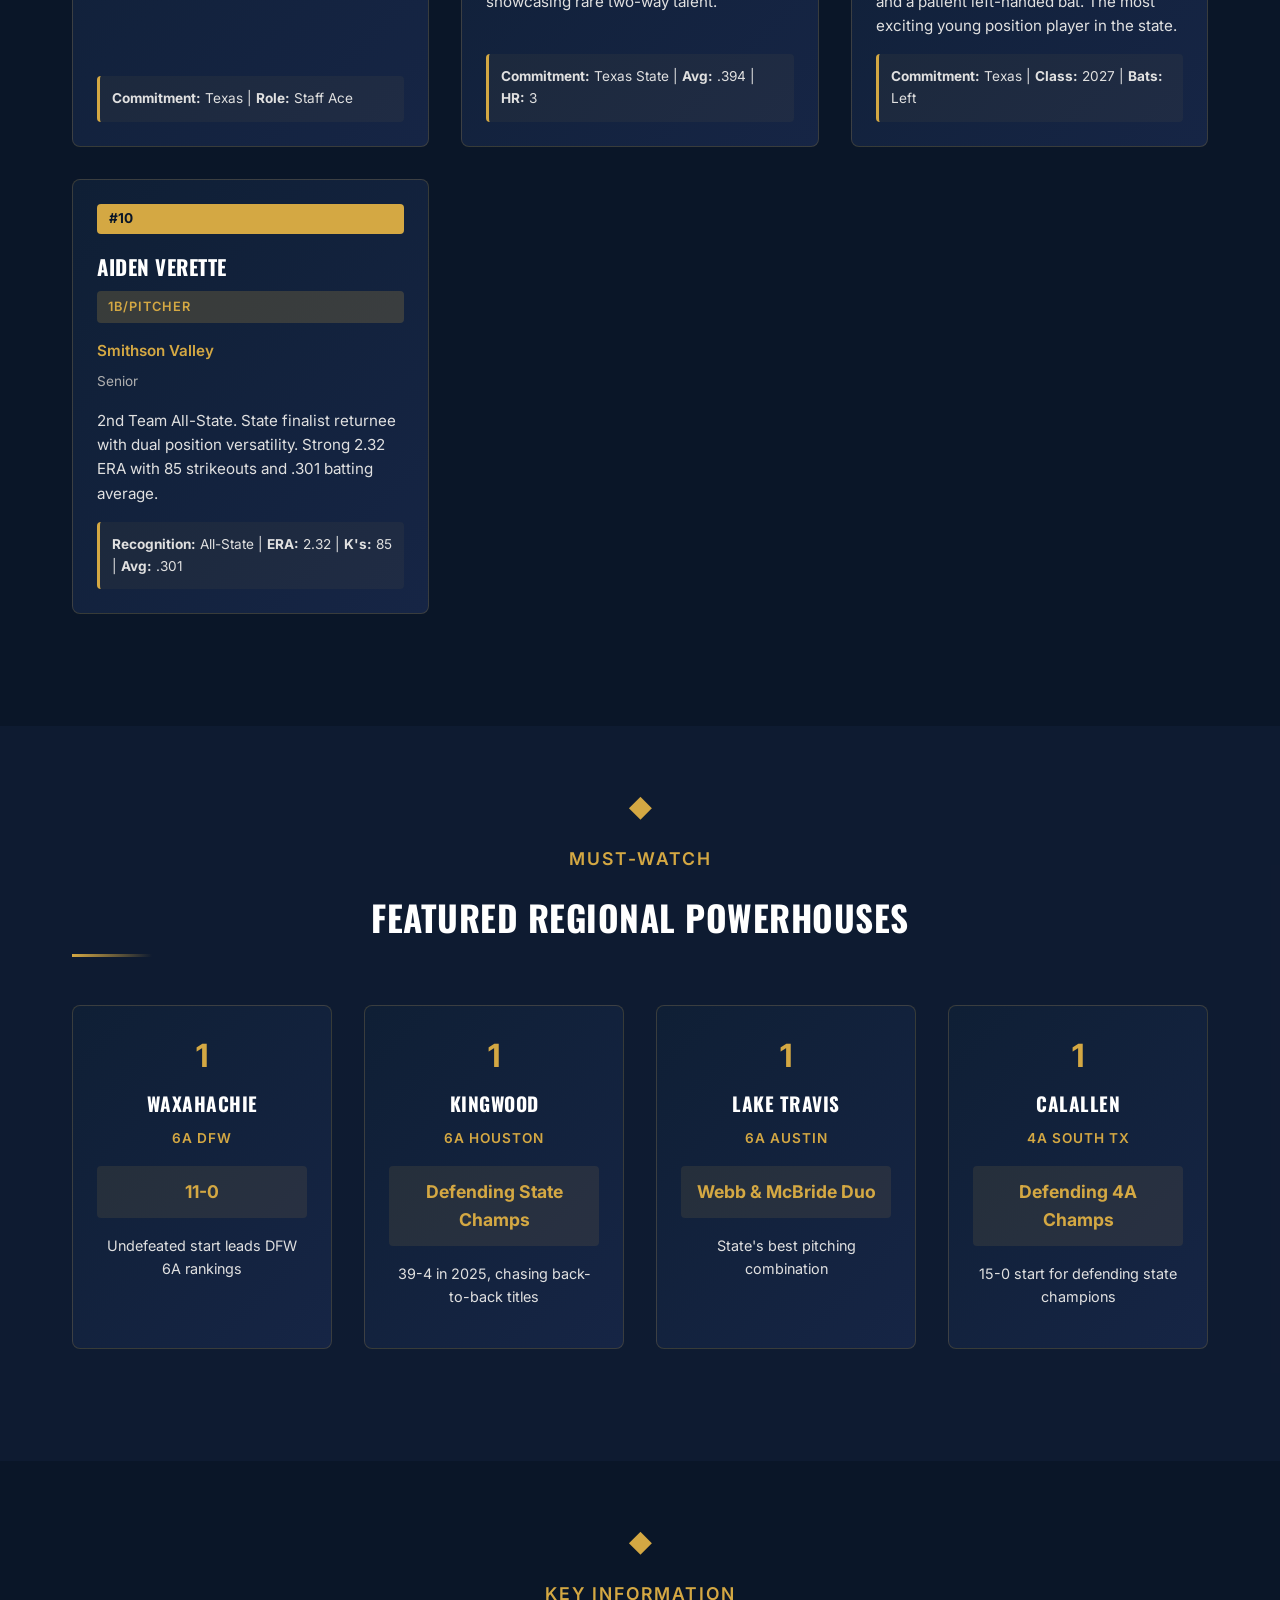
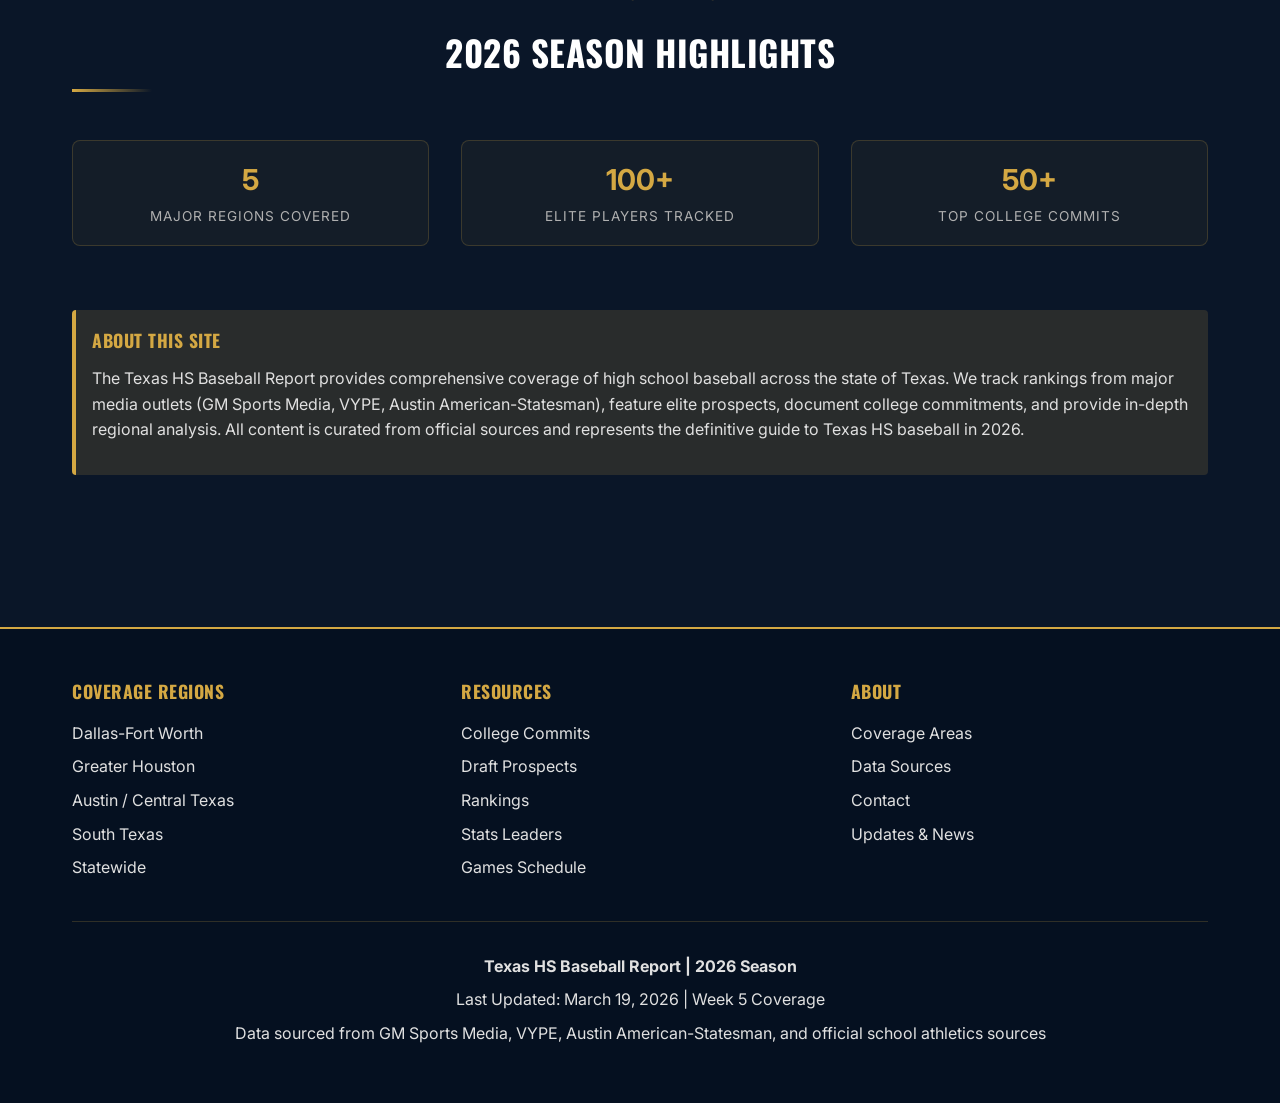
==== commit a5c81b04: "Update Homepage: replace graduated players with current 2025-26 players" ====
--- a/index.html
+++ b/index.html
@@ -187,12 +187,12 @@
         <div class="player-card">
           <span class="player-rank">#6</span>
           <h3 class="player-name">Graham Charboneau</h3>
-          <span class="player-position">Catcher/Utility</span>
+          <span class="player-position">3B / OF / RHP</span>
           <p class="player-school">Kingwood</p>
           <p class="player-year">Senior</p>
-          <p class="player-description">Baylor commit. 6A-DII All-Tournament MVP. Led Kingwood to 2025 state championship with dominant performance including 2-for-2 in state title game.</p>
-          <div class="player-stats">
-            <strong>Commitment:</strong> Baylor | <strong>Achievement:</strong> 2025 State Champ | <strong>Tournament MVP</strong>
+          <p class="player-description">Baylor signee and 2025 6A-DII State Tournament MVP. Hit nearly .400 as a junior, earning District 23-6A MVP. Returning senior leading Kingwood's back-to-back title chase in 2026.</p>
+          <div class="player-stats">
+            <strong>Commitment:</strong> Baylor | <strong>2025 AVG:</strong> ~.400 | <strong>Award:</strong> State MVP
           </div>
         </div>
 
@@ -222,16 +222,16 @@
           </div>
         </div>
 
-        <!-- #9 Richard Gilbert -->
+        <!-- #9 Lubin Rincon -->
         <div class="player-card">
           <span class="player-rank">#9</span>
-          <h3 class="player-name">Richard Gilbert</h3>
-          <span class="player-position">Left-Handed Pitcher</span>
-          <p class="player-school">San Antonio Johnson</p>
-          <p class="player-year">Junior</p>
-          <p class="player-description">Texas commit. Top arm in San Antonio metro area. High-ceiling junior with significant projection potential.</p>
-          <div class="player-stats">
-            <strong>Commitment:</strong> Texas | <strong>Role:</strong> Staff Ace
+          <h3 class="player-name">Lubin Rincon</h3>
+          <span class="player-position">Shortstop / Third Base</span>
+          <p class="player-school">Shadow Creek (Pearland)</p>
+          <p class="player-year">Sophomore</p>
+          <p class="player-description">Texas commit. Ranked #1 prospect in Texas for the 2027 class and #3 nationally. Elite athlete with pro frame, soft hands, and a patient left-handed bat. The most exciting young position player in the state.</p>
+          <div class="player-stats">
+            <strong>Commitment:</strong> Texas | <strong>Class:</strong> 2027 | <strong>Bats:</strong> Left
           </div>
         </div>
 
